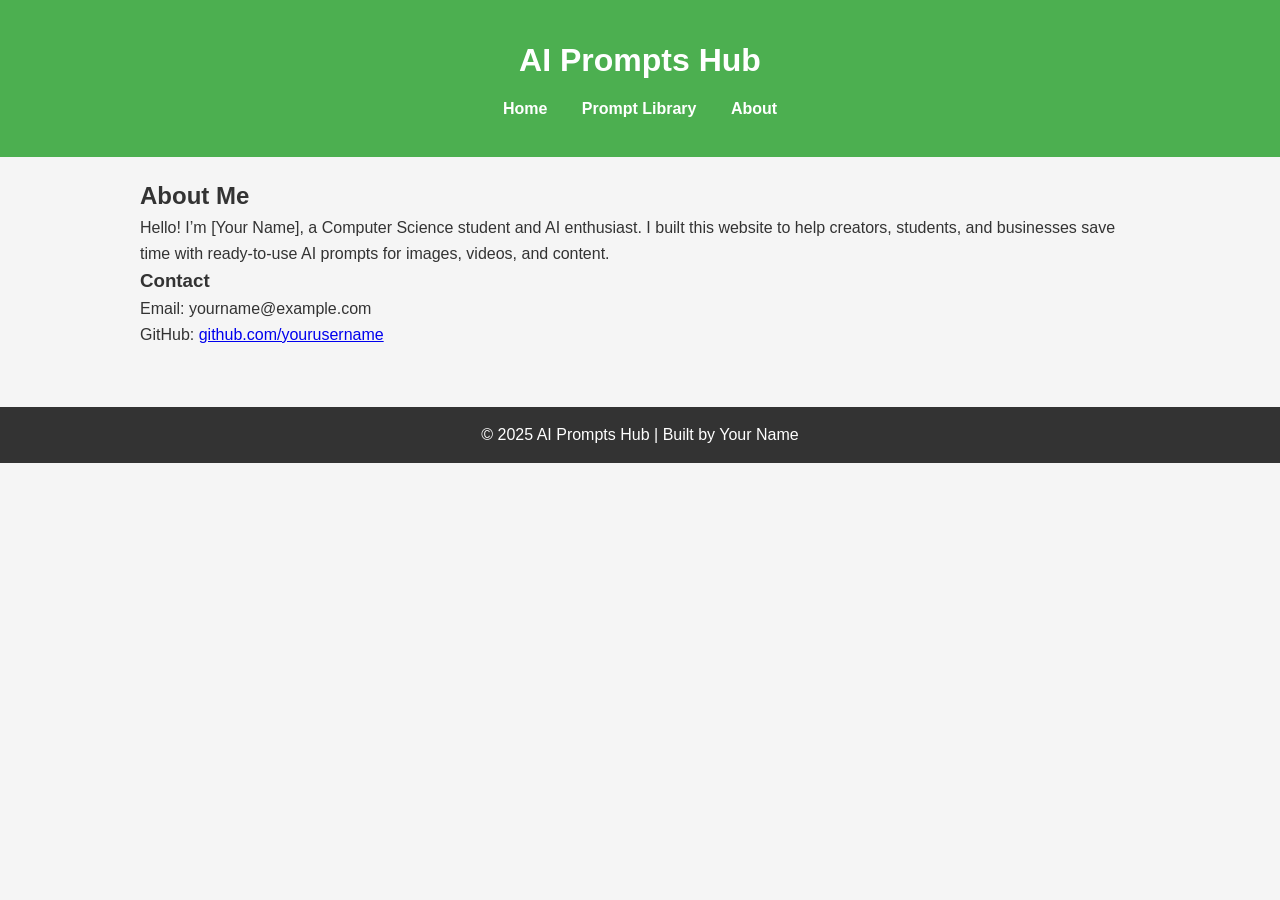
==== blog/about.html @ 50ac3efb "Add files via upload Initial website upload" ====
<!DOCTYPE html>
<html lang="en">
<head>
    <meta charset="UTF-8">
    <meta name="viewport" content="width=device-width, initial-scale=1.0">
    <title>About | AI Prompts Hub</title>
    <link rel="stylesheet" href="style.css">
</head>
<body>
    <header>
        <div class="container">
            <h1>AI Prompts Hub</h1>
            <nav>
                <a href="index.html">Home</a>
                <a href="prompts.html">Prompt Library</a>
                <a href="about.html">About</a>
            </nav>
        </div>
    </header>

    <main class="container">
        <h2>About Me</h2>
        <p>Hello! I’m [Your Name], a Computer Science student and AI enthusiast. I built this website to help creators, students, and businesses save time with ready-to-use AI prompts for images, videos, and content.</p>

        <h3>Contact</h3>
        <p>Email: yourname@example.com</p>
        <p>GitHub: <a href="https://github.com/yourusername">github.com/yourusername</a></p>
    </main>

    <footer>
        <p>© 2025 AI Prompts Hub | Built by Your Name</p>
    </footer>
</body>
</html>
---- blog/style.css ----
/* Reset & global */
* {
    margin: 0;
    padding: 0;
    box-sizing: border-box;
}

body {
    font-family: 'Arial', sans-serif;
    line-height: 1.6;
    background-color: #f5f5f5;
    color: #333;
}

.container {
    width: 90%;
    max-width: 1000px;
    margin: auto;
    padding: 20px 0;
}

/* Header */
header {
    background-color: #4CAF50;
    color: white;
    padding: 15px 0;
}

header h1 {
    text-align: center;
    margin-bottom: 10px;
}

header nav {
    text-align: center;
}

header nav a {
    color: white;
    margin: 0 15px;
    text-decoration: none;
    font-weight: bold;
}

header nav a:hover {
    text-decoration: underline;
}

/* Hero */
.hero {
    background-color: #e6f7e6;
    padding: 40px 20px;
    text-align: center;
    border-radius: 8px;
    margin-bottom: 30px;
}

.hero h2 {
    margin-bottom: 10px;
    font-size: 2rem;
}

.hero p {
    font-size: 1.1rem;
}

/* Prompt Cards */
.prompt-card {
    background-color: white;
    padding: 20px;
    margin: 15px 0;
    border-radius: 8px;
    box-shadow: 0 0 10px rgba(0,0,0,0.1);
}

.prompt-card h3 {
    margin-bottom: 10px;
}

.btn {
    display: inline-block;
    padding: 10px 20px;
    background-color: #4CAF50;
    color: white;
    text-decoration: none;
    border-radius: 5px;
    margin-top: 15px;
}

.btn:hover {
    background-color: #45a049;
}

/* Footer */
footer {
    text-align: center;
    background-color: #333;
    color: white;
    padding: 15px 0;
    margin-top: 40px;
}

/* Responsive */
@media (max-width: 600px) {
    header nav a {
        display: block;
        margin: 10px 0;
    }
}
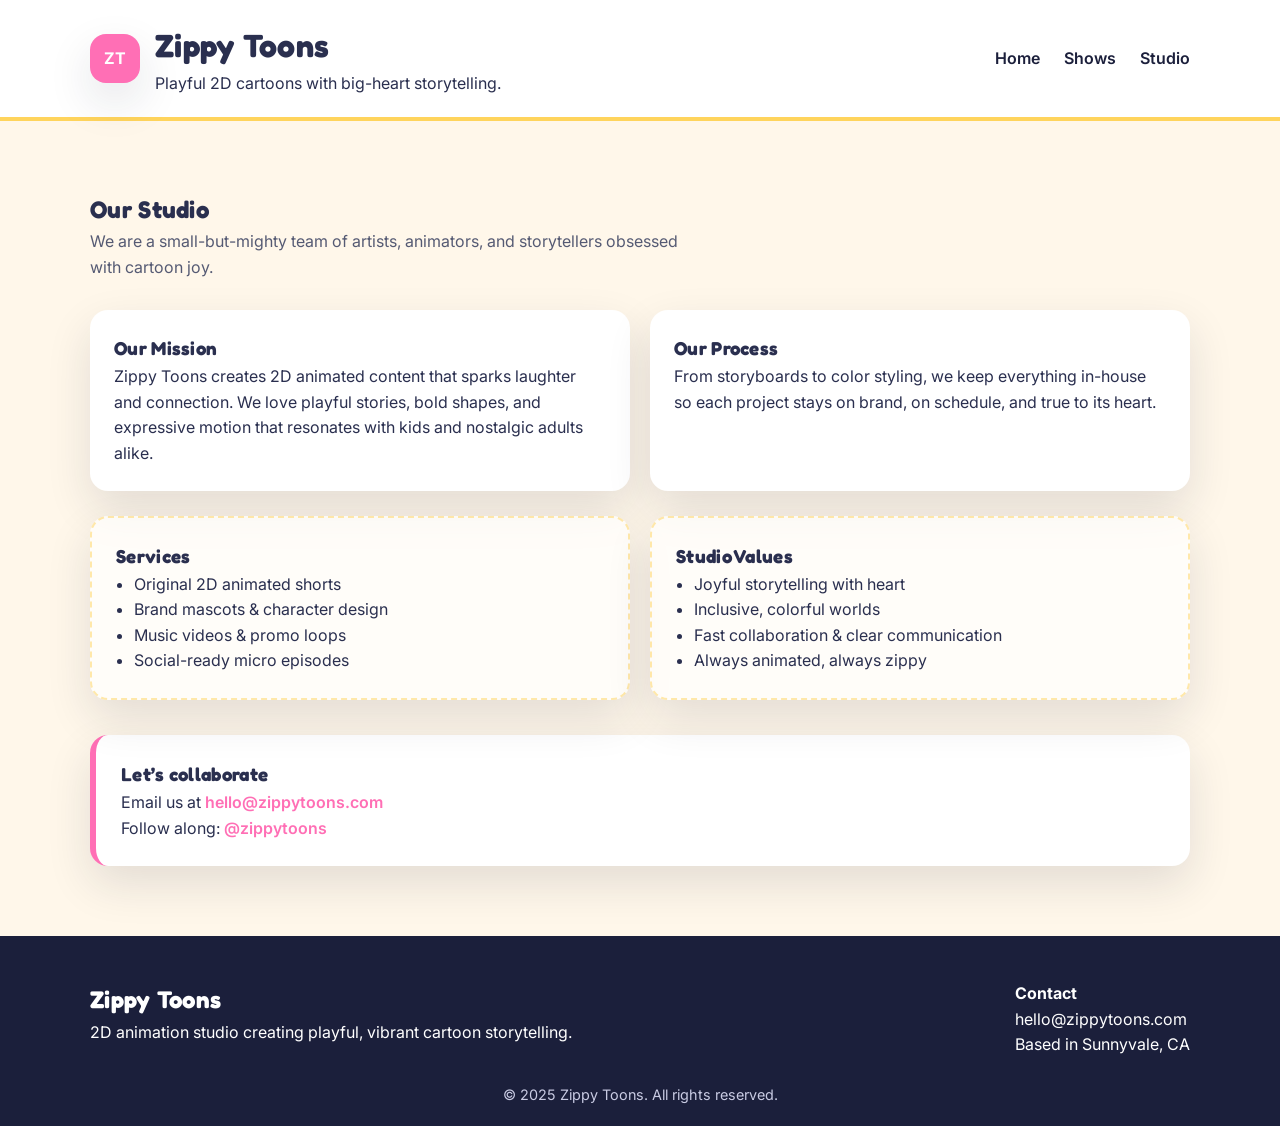
==== commit d5ce0787: "Create Zippy Toons website layout" ====
--- a/blog/about.html
+++ b/blog/about.html
@@ -1,34 +1,87 @@
-<!DOCTYPE html>
-<html lang="en">
-<head>
-    <meta charset="UTF-8">
-    <meta name="viewport" content="width=device-width, initial-scale=1.0">
-    <title>About | AI Prompts Hub</title>
-    <link rel="stylesheet" href="style.css">
-</head>
-<body>
-    <header>
-        <div class="container">
-            <h1>AI Prompts Hub</h1>
-            <nav>
-                <a href="index.html">Home</a>
-                <a href="prompts.html">Prompt Library</a>
-                <a href="about.html">About</a>
-            </nav>
-        </div>
-    </header>
-
-    <main class="container">
-        <h2>About Me</h2>
-        <p>Hello! I’m [Your Name], a Computer Science student and AI enthusiast. I built this website to help creators, students, and businesses save time with ready-to-use AI prompts for images, videos, and content.</p>
-
-        <h3>Contact</h3>
-        <p>Email: yourname@example.com</p>
-        <p>GitHub: <a href="https://github.com/yourusername">github.com/yourusername</a></p>
-    </main>
-
-    <footer>
-        <p>© 2025 AI Prompts Hub | Built by Your Name</p>
-    </footer>
-</body>
-</html>
+<!DOCTYPE html>
+<html lang="en">
+<head>
+    <meta charset="UTF-8">
+    <meta name="viewport" content="width=device-width, initial-scale=1.0">
+    <title>Studio | Zippy Toons</title>
+    <link rel="stylesheet" href="style.css">
+</head>
+<body>
+    <header class="site-header">
+        <div class="container header-content">
+            <div class="logo">
+                <span class="logo-mark">ZT</span>
+                <div>
+                    <h1>Zippy Toons</h1>
+                    <p>Playful 2D cartoons with big-heart storytelling.</p>
+                </div>
+            </div>
+            <nav>
+                <a href="index.html">Home</a>
+                <a href="prompts.html">Shows</a>
+                <a href="about.html">Studio</a>
+            </nav>
+        </div>
+    </header>
+
+    <main class="container section">
+        <div class="section-header">
+            <h2>Our Studio</h2>
+            <p>We are a small-but-mighty team of artists, animators, and storytellers obsessed with cartoon joy.</p>
+        </div>
+
+        <div class="grid-2">
+            <div class="card">
+                <h3>Our Mission</h3>
+                <p>Zippy Toons creates 2D animated content that sparks laughter and connection. We love playful stories, bold shapes, and expressive motion that resonates with kids and nostalgic adults alike.</p>
+            </div>
+            <div class="card">
+                <h3>Our Process</h3>
+                <p>From storyboards to color styling, we keep everything in-house so each project stays on brand, on schedule, and true to its heart.</p>
+            </div>
+        </div>
+
+        <div class="grid-2">
+            <div class="card soft">
+                <h3>Services</h3>
+                <ul>
+                    <li>Original 2D animated shorts</li>
+                    <li>Brand mascots &amp; character design</li>
+                    <li>Music videos &amp; promo loops</li>
+                    <li>Social-ready micro episodes</li>
+                </ul>
+            </div>
+            <div class="card soft">
+                <h3>Studio Values</h3>
+                <ul>
+                    <li>Joyful storytelling with heart</li>
+                    <li>Inclusive, colorful worlds</li>
+                    <li>Fast collaboration &amp; clear communication</li>
+                    <li>Always animated, always zippy</li>
+                </ul>
+            </div>
+        </div>
+
+        <div class="contact-card">
+            <h3>Let’s collaborate</h3>
+            <p>Email us at <a href="mailto:hello@zippytoons.com">hello@zippytoons.com</a></p>
+            <p>Follow along: <a href="https://instagram.com">@zippytoons</a></p>
+        </div>
+    </main>
+
+    <footer>
+        <div class="container footer-content">
+            <div>
+                <h2>Zippy Toons</h2>
+                <p>2D animation studio creating playful, vibrant cartoon storytelling.</p>
+            </div>
+            <div>
+                <p><strong>Contact</strong></p>
+                <p>hello@zippytoons.com</p>
+                <p>Based in Sunnyvale, CA</p>
+            </div>
+        </div>
+        <p class="footer-note">© 2025 Zippy Toons. All rights reserved.</p>
+    </footer>
+</body>
+</html>
--- a/blog/style.css
+++ b/blog/style.css
@@ -1,109 +1,286 @@
-/* Reset & global */
-* {
-    margin: 0;
-    padding: 0;
-    box-sizing: border-box;
-}
-
-body {
-    font-family: 'Arial', sans-serif;
-    line-height: 1.6;
-    background-color: #f5f5f5;
-    color: #333;
-}
-
-.container {
-    width: 90%;
-    max-width: 1000px;
-    margin: auto;
-    padding: 20px 0;
-}
-
-/* Header */
-header {
-    background-color: #4CAF50;
-    color: white;
-    padding: 15px 0;
-}
-
-header h1 {
-    text-align: center;
-    margin-bottom: 10px;
-}
-
-header nav {
-    text-align: center;
-}
-
-header nav a {
-    color: white;
-    margin: 0 15px;
-    text-decoration: none;
-    font-weight: bold;
-}
-
-header nav a:hover {
-    text-decoration: underline;
-}
-
-/* Hero */
-.hero {
-    background-color: #e6f7e6;
-    padding: 40px 20px;
-    text-align: center;
-    border-radius: 8px;
-    margin-bottom: 30px;
-}
-
-.hero h2 {
-    margin-bottom: 10px;
-    font-size: 2rem;
-}
-
-.hero p {
-    font-size: 1.1rem;
-}
-
-/* Prompt Cards */
-.prompt-card {
-    background-color: white;
-    padding: 20px;
-    margin: 15px 0;
-    border-radius: 8px;
-    box-shadow: 0 0 10px rgba(0,0,0,0.1);
-}
-
-.prompt-card h3 {
-    margin-bottom: 10px;
-}
-
-.btn {
-    display: inline-block;
-    padding: 10px 20px;
-    background-color: #4CAF50;
-    color: white;
-    text-decoration: none;
-    border-radius: 5px;
-    margin-top: 15px;
-}
-
-.btn:hover {
-    background-color: #45a049;
-}
-
-/* Footer */
-footer {
-    text-align: center;
-    background-color: #333;
-    color: white;
-    padding: 15px 0;
-    margin-top: 40px;
-}
-
-/* Responsive */
-@media (max-width: 600px) {
-    header nav a {
-        display: block;
-        margin: 10px 0;
-    }
-}
+@import url('https://fonts.googleapis.com/css2?family=Fredoka:wght@400;500;600;700&family=Inter:wght@400;500;600&display=swap');
+
+:root {
+    --navy: #1b1f3b;
+    --pink: #ff6fb5;
+    --yellow: #ffd45c;
+    --teal: #46c7c7;
+    --cream: #fff7ea;
+    --white: #ffffff;
+    --text: #2a2f4f;
+    --shadow: 0 18px 45px rgba(27, 31, 59, 0.12);
+}
+
+* {
+    margin: 0;
+    padding: 0;
+    box-sizing: border-box;
+}
+
+body {
+    font-family: 'Inter', sans-serif;
+    line-height: 1.6;
+    background-color: var(--cream);
+    color: var(--text);
+}
+
+h1, h2, h3 {
+    font-family: 'Fredoka', sans-serif;
+    letter-spacing: 0.3px;
+}
+
+.container {
+    width: min(1100px, 90%);
+    margin: 0 auto;
+}
+
+.site-header {
+    background: var(--white);
+    border-bottom: 4px solid var(--yellow);
+    position: sticky;
+    top: 0;
+    z-index: 10;
+}
+
+.header-content {
+    display: flex;
+    align-items: center;
+    justify-content: space-between;
+    gap: 20px;
+    padding: 20px 0;
+}
+
+.logo {
+    display: flex;
+    gap: 15px;
+    align-items: center;
+}
+
+.logo-mark {
+    background: var(--pink);
+    color: var(--white);
+    font-weight: 700;
+    border-radius: 16px;
+    padding: 12px 14px;
+    font-size: 1rem;
+    box-shadow: var(--shadow);
+}
+
+header nav a {
+    color: var(--navy);
+    margin-left: 20px;
+    text-decoration: none;
+    font-weight: 600;
+}
+
+header nav a:hover {
+    color: var(--pink);
+}
+
+.hero {
+    background: linear-gradient(120deg, #ffe6f2 0%, #fff0c7 48%, #e6fffb 100%);
+    padding: 70px 0 80px;
+}
+
+.hero-grid {
+    display: grid;
+    grid-template-columns: repeat(auto-fit, minmax(260px, 1fr));
+    gap: 35px;
+    align-items: center;
+}
+
+.hero h2 {
+    font-size: clamp(2rem, 3vw, 3rem);
+    margin: 15px 0;
+}
+
+.eyebrow {
+    text-transform: uppercase;
+    font-size: 0.85rem;
+    letter-spacing: 1.5px;
+    color: var(--navy);
+    font-weight: 600;
+}
+
+.hero-actions {
+    margin-top: 25px;
+    display: flex;
+    flex-wrap: wrap;
+    gap: 15px;
+}
+
+.hero-card {
+    background: var(--white);
+    padding: 25px;
+    border-radius: 20px;
+    box-shadow: var(--shadow);
+}
+
+.section {
+    padding: 70px 0;
+}
+
+.section-header {
+    margin-bottom: 30px;
+}
+
+.section-header p {
+    max-width: 600px;
+    color: #555a73;
+}
+
+.grid-3 {
+    display: grid;
+    grid-template-columns: repeat(auto-fit, minmax(220px, 1fr));
+    gap: 20px;
+}
+
+.grid-2 {
+    display: grid;
+    grid-template-columns: repeat(auto-fit, minmax(260px, 1fr));
+    gap: 20px;
+    margin-top: 25px;
+}
+
+.card {
+    background: var(--white);
+    padding: 24px;
+    border-radius: 18px;
+    box-shadow: var(--shadow);
+}
+
+.card.soft {
+    background: #ffffffb0;
+    border: 2px dashed #ffd45c80;
+}
+
+.tag {
+    display: inline-block;
+    margin-top: 14px;
+    background: var(--yellow);
+    color: var(--navy);
+    padding: 6px 12px;
+    border-radius: 999px;
+    font-weight: 600;
+    font-size: 0.85rem;
+}
+
+.highlight {
+    background: var(--navy);
+    color: var(--white);
+    padding: 60px 0;
+}
+
+.highlight-grid {
+    display: grid;
+    grid-template-columns: repeat(auto-fit, minmax(220px, 1fr));
+    gap: 35px;
+    align-items: center;
+}
+
+.stats {
+    display: grid;
+    grid-template-columns: repeat(auto-fit, minmax(140px, 1fr));
+    gap: 20px;
+}
+
+.stats h3 {
+    font-size: 2rem;
+}
+
+.btn {
+    display: inline-flex;
+    align-items: center;
+    justify-content: center;
+    padding: 12px 24px;
+    border-radius: 999px;
+    font-weight: 600;
+    text-decoration: none;
+    transition: transform 0.2s ease, box-shadow 0.2s ease;
+}
+
+.btn.primary {
+    background: var(--pink);
+    color: var(--white);
+    box-shadow: var(--shadow);
+}
+
+.btn.ghost {
+    border: 2px solid var(--navy);
+    color: var(--navy);
+    background: transparent;
+}
+
+.btn:hover {
+    transform: translateY(-2px);
+}
+
+.cta {
+    background: var(--teal);
+    color: var(--white);
+    padding: 50px 0;
+}
+
+.cta-grid {
+    display: flex;
+    flex-wrap: wrap;
+    gap: 30px;
+    align-items: center;
+    justify-content: space-between;
+}
+
+.contact-card {
+    margin-top: 35px;
+    padding: 25px;
+    background: var(--white);
+    border-radius: 18px;
+    border-left: 6px solid var(--pink);
+    box-shadow: var(--shadow);
+}
+
+.contact-card a {
+    color: var(--pink);
+    font-weight: 600;
+    text-decoration: none;
+}
+
+footer {
+    background: var(--navy);
+    color: var(--white);
+    padding: 45px 0 20px;
+}
+
+.footer-content {
+    display: flex;
+    flex-wrap: wrap;
+    gap: 30px;
+    justify-content: space-between;
+}
+
+.footer-note {
+    text-align: center;
+    margin-top: 25px;
+    font-size: 0.9rem;
+    color: #c9cbe3;
+}
+
+ul {
+    padding-left: 18px;
+}
+
+@media (max-width: 768px) {
+    .header-content {
+        flex-direction: column;
+        align-items: flex-start;
+    }
+
+    header nav a {
+        margin-left: 0;
+        margin-right: 15px;
+    }
+
+    .cta-grid {
+        flex-direction: column;
+        align-items: flex-start;
+    }
+}
